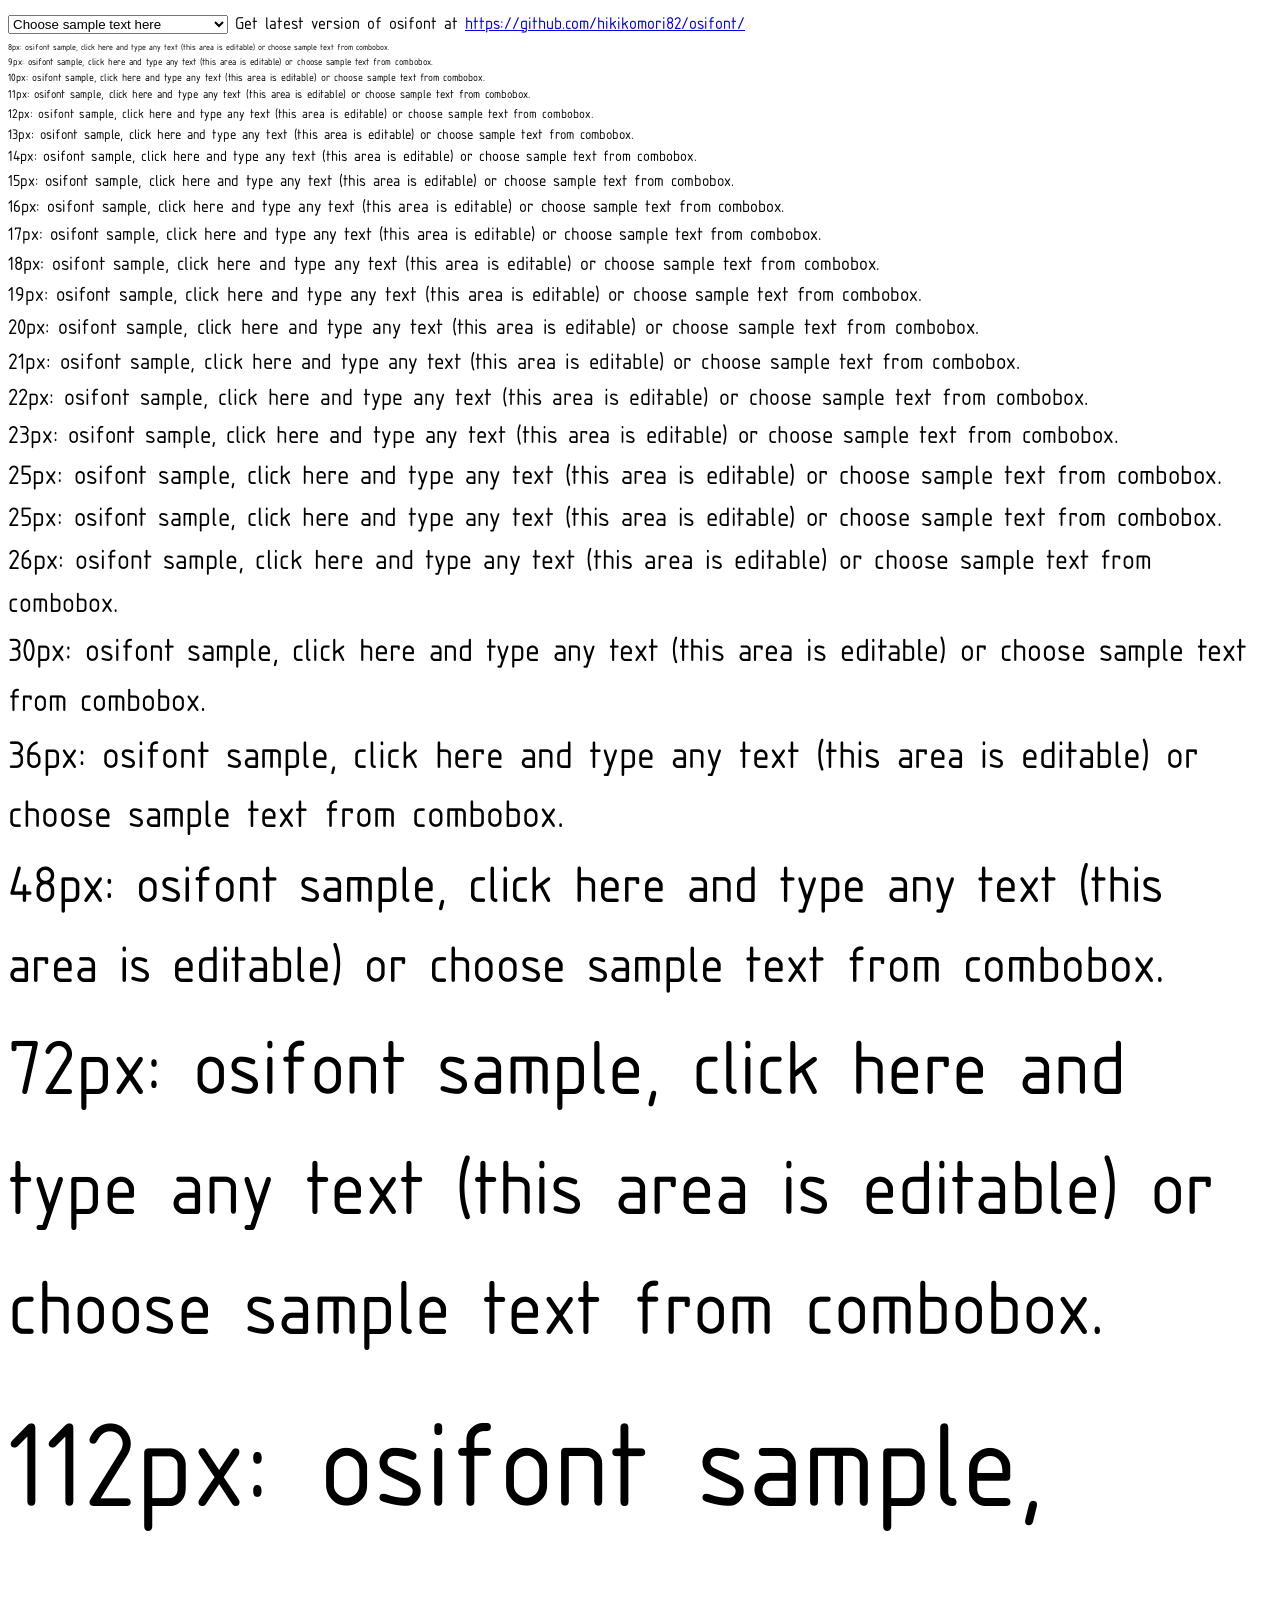
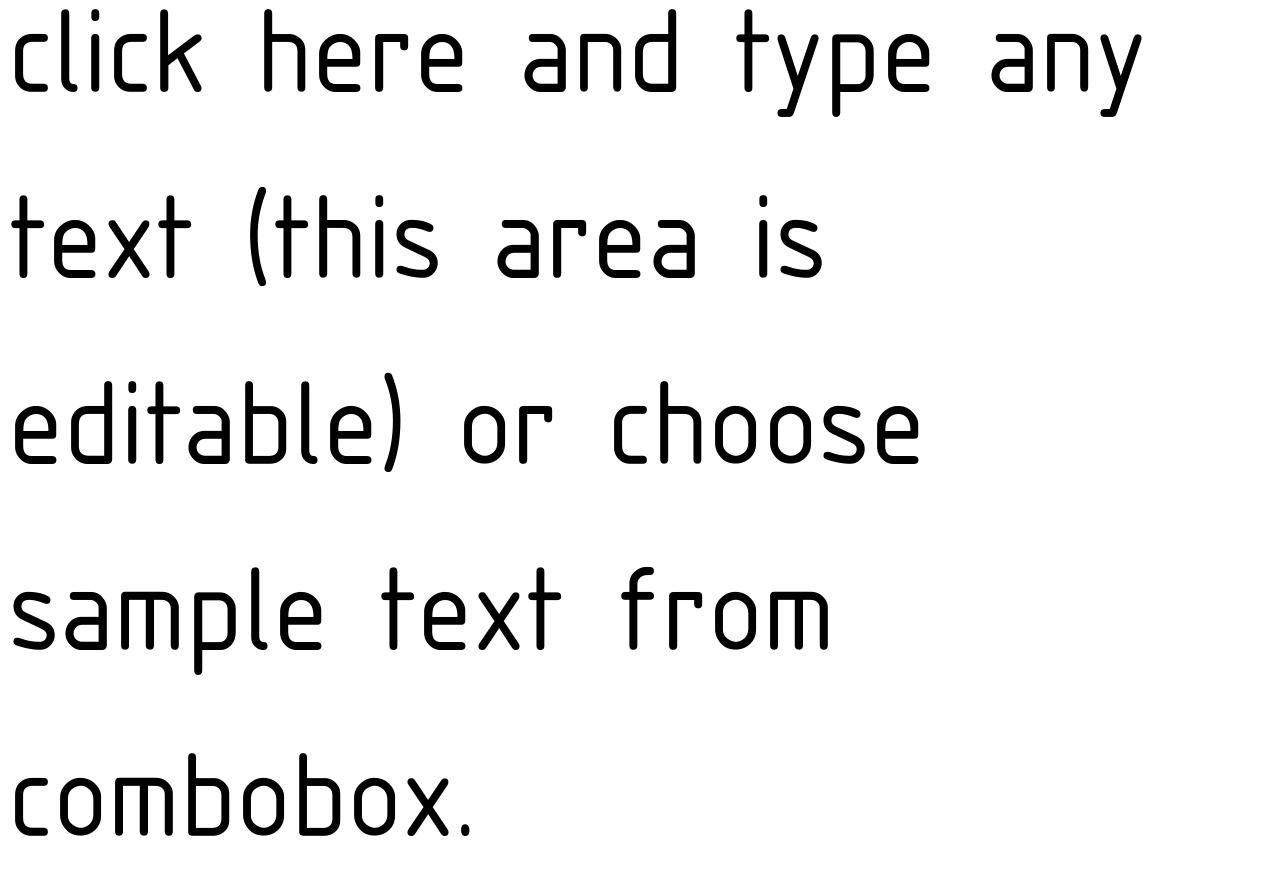
==== index.html @ 5ee833c3 "Updated git pages with new version of osifont" ====
<html>
  <head>
    <title>osifont sample page</title>
    <meta http-equiv="Content-Type" content="text/html; charset=utf-8" />
    <style>  
      @font-face {  
        font-family: osifont;
        src: url('osifont.ttf') format('truetype');  
      }
      body {
        font-family: osifont, comic-sans;
        -moz-font-feature-settings: "liga", "dlig";
        -ms-font-feature-settings: "liga", "dlig";
        -o-font-feature-settings: "liga", "dlig";
        -webkit-font-feature-settings: "liga", "dlig";
        font-feature-settings: "liga", "dlig";
      }
    </style>
  </head>
  <script type="text/javascript">
  //<![CDATA[
  function updatePreview(aText) {
    var preview = document.getElementById('preview'),
        i, 
        d,
        size = [8, 9, 10, 11, 12, 13, 14, 15, 16, 17, 18, 19, 20, 21, 22, 23, 25, 25, 26, 30, 36, 48, 72, 112];
    document.location.hash = '#' + encodeURIComponent(aText);
    preview.contentEditable = true;
    preview.innerHTML = '';
    for (i = 0; i < size.length; i++) {
        d = document.createElement('div');
        d.innerHTML = size[i] + 'px: ' + aText;
        d.style.fontSize = size[i] + 'px';
        preview.appendChild(d);
    }
  }

  function onLoad() {
    if (document.location.hash) {
        updatePreview(decodeURIComponent(document.location.hash.substr(1)));
    } else {
        updatePreview('osifont sample, click here and type any text (this area is editable) or choose sample text from combobox.');
    }
  }
  //]]>
  </script>
  <body onload="onLoad()">

    <noscript>
    This page is best viewed with JavaScript enabled.
    </noscript>

    <nav>
        <select onchange="updatePreview(this.value)">
            <option value="">Choose sample text here</option>
            <option value="Latin - ABCDEFGHIJKLMNOPQRSTUVWXYZ abcdefghijklmnopqrstuvwxyz 0123456789">Latin glyphs</option>
            <option value="Special - ()+-×÷*=≠[]{}!?&amp;&quot;'#$/:;\&lt;&gt;@~|%‰°±≤≥∞= 2m² 3m³ ··⋅ –— ¹⁰⁴⁵⁶⁷⁸⁹⁺⁻⁼⁽⁾ ≠≈≡½¼¾№¶">Special glyphs</option>
            <option value="CAD symbols - ℄↔↗↧∠⌀⌒⌓⌖⌭⌯⌰⌳⌲⌴⌵⍵⏊⏤⏥ⒺⒻⓁⓂⓅⓈⓉⓊ□○◎⫽">CAD symbols</option>
            <option value="Kerning is [Ȩȩ], ligatures are [Ȼȼ] (on=working, no=not working).">Kerning and ligatures test</option>
            <optgroup label="Fully supported languages (32)">
                <option value="Afrikaans - Sê ek moet sy zebra en xilofoon in bring, want môre gaan dit reën (ÁáÉéÈèÊêËëÍíÎîÏÓóÔôÚúÛûÝý)">Afrikaans</option>
                <option value="Albanian - Veçori tipologjike të shqipes së sotme standarde (ÇçËë)">Albanian</option>
                <option value="Azerbaijani - AaBbCcÇçDdEeƏəFfGgĞğHhXxIıİiJjKkQqLlMmNnOoÖöPpRrSsŞşTtUuÜüVvYyYAyaYEyeEeYOyoYUyuZz (ƏəƢƣЬьƵƶӘI̡ı̡ƟɵЗзЈАјаN̡n̡)">Azerbaijani</option>
                <option value="Belorussian - Я магу есці шкло, яно мне не шкодзіць (АаБбВвГгДдЕеЁёЖжЗзІіЙйКкЛлМмНнОоПпРрСсТтУуЎўФфХхЦцЧчШшЫыЬьЭэЮюЯя’)">Belorussian</option>
                <option value="Bosnian - Moja lebdjelica je puna jegulja (ĆćČčĐđŠšŽžÁáÝýİıŞş)">Bosnian</option>
                <option value="Bulgarian - За миг бях в чужд плюшен скърцащ фотьойл (АаБбВвГгДдЕеЖжЗзИиЙйКкЛлМмНнОоПпРрСсТтУуФфХхЦцЧчШшЩщЪъЬьЮюЯя)">Bulgarian</option>
                <option value="Catalan - Jove xef, porti whisky amb quinze glaçons d'hidrogen, coi! (ÇçÜüÏïÉéÍíÓóÚúÀàÈèÒò)">Catalan</option>
                <option value="Croatian - Gojazni đačić s biciklom drži hmelj i finu vatu u džepu nošnje. (ČčĆćĐđŠšŽž)">Croatian</option>
                <option value="Czech - Žluťoučký kůň si úpěl své ódy (ÁáČčĎďÉéĚěÍíŇňÓóŘřŠšŤťÚúŮůÝýŽž)">Czech</option>
                <option value="Danish - Høj bly gom vandt fræk sexquiz på wc (ÆæØøÅå)">Danish</option>
                <option value="Dutch - Pa's wijze lynx bezag vroom het fikse aquaduct (latin)">Dutch</option>
                <option value="English - Quick brown fox jumps over the lazdy dog for one £ and two ¢ (latin)">English</option>
                <option value="Estonian - See väike mölder jõuab rongile hüpata (ÄäÖöÜüÕõŠšŽž)">Estonian</option>
                <option value="Finnish - Törkylempijävongahdus (ÅåÄäÖö)">Finnish</option>
                <option value="French - Voyez le brick géant que j'examine près du wharf (ÀàÂâÇçÉéÈèÊêËëÎîÏïÔôÛûÙùÜüŸÿÑñŒœ)">French</option>
                <option value="German - Falsches Üben von Xylophonmusik quält jeden größeren Zwerg (ÜüÄäÖöß)">German</option>
                <option value="Hungarian - Egy hűtlen vejét fülöncsípő, dühös mexikói úr Wesselényinél mázol Quitóban (ÁáÉéÍíÓóÖöŐőÚúÜüŰű)">Hungarian</option>
                <option value="Icelandic - Svo hölt, yxna kýr þegði jú um dóp í fé á bæ (ÁáÐðÉéÍíÓóÚúÝýÞþÆæÖö)">Icelandic</option>
                <option value="Irish - Ċuaiġ bé ṁórsháċ le dlúṫspád fíorḟinn trí hata mo ḋea-ṗorcáin ḃig (ḂḃĊċḊḋḞḟĠġṀṁṖṗṠṡṪṫ)">Irish</option>
                <option value="Italian - Ma la volpe, col suo balzo, ha raggiunto il quieto Fido (latin)">Italian</option>
                <option value="Kazakh - Менің әуе негіз кемесi жыланбалықпен толтырылған (АаӘәБбВвГгҒғДдЕеЁёЖжЗзИиЙйКкҚқЛлМмНнҢңОоӨөПпРрСсТтУуҰұҮүФфХхҺһЦцЧчШшЩщЪъЫыІіЬьЭэЮюЯя)">Kazakh</option>
                <option value="Kazakh (latin) - no pangram (ÄäĞğÏïÑñÖöÜüÇçŞşʺIıİiʹÉé)">Kazakh (latin)</option>
                <option value="Latvian - Sarkanās jūrascūciņas peld pa jūru (ĀāČčĒēĢģĪīĶķĻļŅņŠšŪūŽž)">Latvian</option>
                <option value="Lithuanian - Įlinkdama fechtuotojo špaga sublykčiojusi pragręžė apvalų arbūzą (ĄąČčĘęĖėĮįŠšŲųŪūŽž)">Lithuanian</option>
                <option value="Luxembourgian - Schwätzt dir Däitsch/Franséisch/Englesch? (ÉéÄäËë)">Luxembourgian</option>
                <option value="Macedonian - Ѕидарски пејзаж: шугав билмез со чудење џвака ќофте и кељ на туѓ цех (АаБбВвГгДдЃѓЕеЖжЗзЅѕИиЈјКкЛлЉљМмНнЊњОоПпРрСсТтЌќУуФфХхЦцЧчЏџШшЀѐЍѝ)">Macedonian</option>
                <option value="Maltese - Jekk jogħġbok ibgħat lili xi pangram (ĊċĠġĦħŻż)">Maltese</option>
                <option value="Moldovan - Muzicologă în bej, vând whisky și tequila, preț fix (AaĂăÂâBbCcDdEeFfGgHhIiÎîJjKkLlMmNnOoPpQqRrSsȘșTtȚțUuVvWwXxYyZz)">Moldovan (latin)</option>
                <option value="Moldovan - no pangram (АаБбВвГгДдЕеЖжӁӂЗзИиЙйКкЛлМмНнОоПпРрСсТтУуФфХхЦцЧчШшЫыЬьЭэЮюЯя)">Moldovan (cyrillic)</option>
                <option value="Norwegian - En god stil må først og fremst være klar. Den må være passende. (ÆæØøÅå)">Norwegian</option>
                <option value="Polish - Pójdźże, kiń tę chmurność w głąb flaszy! (ĄąĆćĘęŁłŃńÓóŚśŹźŻż)">Polish</option>
                <option value="Portuguese- Luís argüia à Júlia que «brações, zângão» eram do português (ÁáÂâÃãÀàÉéÊêÍíÓóÔôÕõÚúÜü«»)">Portuguese</option>
                <option value="Romanian - Muzicologă în bej, vând whisky și tequila, preț fix (ĂăÂâÎîŞşȘșŢţȚț)">Romanian</option>
                <option value="Russian - no pangram (БВГДЕЖИЙКЛМНОПРСТУФХЦЧШЩЪЫЬЭЮЯбвгдежийклмнопрстуфхцчшщъыэюяё)">Russian</option>
                <option value="Slovak - Kŕdeľ ďatľov učí koňa žrať kôru (ÁáÄäČčĎďÉéÍíĽľĹĺŇňÓóÔôŔŕŠšŤťÚúÝýŽž)">Slovak</option>
                <option value="Slovene - Šerif bo za vajo spet kuhal domače žgance (ČčŠšŽž,ĆćĐđÖöÒòÓóÜü)">Slovene</option>
                <option value="Spanish - Whisky bueno: ¡excitad mi frágil pequeña vejez! (ÁáÉéÍíÓóÚúÑñÜü¡¿)">Spanish</option>
                <option value="Swedish - Flygande bäckasiner söka hwila på mjuka tuvor (ÅåÄäÖöÀà)">Swedish</option>
                <option value="Turkish - Pijamalı hasta, yağız şoföre çabucak güvendi (ÇçĞğIıİiÖöŞşÜü)">Turkish</option>
                <option value="Ukrainian - Я можу їсти скло, і воно мені не зашкодить (АаБбВвГгҐґДдЕеЄєЖжЗзИиІіЇїЙйКкЛлМмНнОоПпРрСсТтУуФфХхЦцЧчШшЩщЬьЮюЯя)">Ukrainian</option>
                <option value="Vietnamese - ẠạẢảẤấẦầẨẩẪẫẬậẮắẰằẲẳẴẵẶặẸẹẺẻẼẽẾếỀềỂểỄễỆệỈỉĨĩỊịỌọỎỏỐốỒồỔổỖỗỘộỚớỜờỞởỠỡỢợŨũƠơƯưỤụỦủỨứỪừỬửỮữỰựỲỳỴỵỶỷỸỹ">Vietnamese</option>
            </optgroup>
            <optgroup label="Languages with romanization support (6)">
                <option value="Chinese (hanyu pinyin) - Tiāndì xuánhuáng, yǔzhòu hónghuāng (āáǎàĀÁǍÀēéěèĒÉĚÈīíǐìĪÍǏÌōóǒòŌÓǑÒūúǔùŪÚǓÙüǖǘǚǜÜǕǗǙǛ)">Chinese (hanyu pinyin)</option>
                <option value="Armenian (romanization) - ÇÊËÒÔçêëòôĊċČčĒēĚěĠġŁłŠšŽžƏǰəʿ̣̄̇̌̔ṖṗṘṙṚṛṪṫ’‛(rʿr̄ṙřr̔ṛr)">Armenian (romanization)</option>
                <option value="Georgian (romanization) - no pangram (ŽžḠḡĞğŠšŞşČčÇç)">Georgian (romanization)</option>
                <option value="Belarus (romanization) - no pangram (ĆćČčŹźŽžŁłŃńŚśŠšŬŭ)">Belarus (romanization)</option>
                <option value="Japanese (macron, circumflex) - no pangram (āēīōūĀĒĪŌŪâêîôûÂÊÎÔÛ)">Japanese (macron, circumflex)</option>
            </optgroup>
            <optgroup label="Languages with partial support">
                <option value="Greek basic - (αβγδεζηθικλμνξοπρςστυφχψωϑΑΒΓΔΕΖΗΘΙΚΛΜΝΞΟΠΡΣΤΥΦΧΨΩ)">Greek (basic)</option>
                <option value="Greek complete - (ͰͱͲͳʹ͵Ͷͷͺͻͼͽ΄΅Ά·ΈΉΊΌΎΏΐΑΒΓΔΕΖΗΘΙΚΛΜΝΞΟΠΡΣΤΥΦΧΨΩΪΫάέήίΰαβγδεζηθικλμνξοπρςστυφχψωϊϋόύώϏϐϑϒϓϔϕϖϗϘϙϚϛϜϝϞϟϠϡϢϣϤϥϦϧϨϩϪϫϬϭϮϯϰϱϲϳϴϵ϶ϷϸϹϺϻϼϽϾϿABCDEFἀἁἂἃἄἅἆἇἈἉἊἋἌἍἎἏἐἑἒἓἔἕἘἙἚἛἜἝἠἡἢἣἤἥἦἧἨἩἪἫἬἭἮἯἰἱἲἳἴἵἶἷἸἹἺἻἼἽἾἿὀὁὂὃὄὅὈὉὊὋὌὍὐὑὒὓὔὕὖὗὙὛὝὟὠὡὢὣὤὥὦὧὨὩὪὫὬὭὮὯὰάὲέὴήὶίὸόὺύὼώᾀᾁᾂᾃᾄᾅᾆᾇᾈᾉᾊᾋᾌᾍᾎᾏᾐᾑᾒᾓᾔᾕᾖᾗᾘᾙᾚᾛᾜᾝᾞᾟᾠᾡᾢᾣᾤᾥᾦᾧᾨᾩᾪᾫᾬᾭᾮᾯᾰᾱᾲᾳᾴᾶᾷᾸᾹᾺΆᾼ᾽ι᾿῀῁ῂῃῄῆῇῈΈῊΉῌ῍῎῏ῐῑῒΐῖῗῘῙῚΊ῝῞῟ῠῡῢΰῤῥῦῧῨῩῪΎῬ῭΅`ῲῳῴῶῷῸΌῺΏῼ´῾)">Greek (complete)</option>
                <option value="Greek missing - (ͰͱͲͳʹ͵Ͷͷͺͻͼͽ·ϏϐϒϓϔϕϖϗϘϙϚϛϜϝϞϟϠϡϢϣϤϥϦϧϨϩϪϫϬϭϮϯϰϱϲϳϴϵ϶ϷϸϹϺϻϼϽϾϿἀἁἂἃἄἅἆἇἈἉἊἋἌἍἎἏἐἑἒἓἔἕἘἙἚἛἜἝἠἡἢἣἤἥἦἧἨἩἪἫἬἭἮἯἰἱἲἳἴἵἶἷἸἹἺἻἼἽἾἿὀὁὂὃὄὅὈὉὊὋὌὍὐὑὒὓὔὕὖὗὙὛὝὟὠὡὢὣὤὥὦὧὨὩὪὫὬὭὮὯὰάὲέὴήὶίὸόὺύὼώᾀᾁᾂᾃᾄᾅᾆᾇᾈᾉᾊᾋᾌᾍᾎᾏᾐᾑᾒᾓᾔᾕᾖᾗᾘᾙᾚᾛᾜᾝᾞᾟᾠᾡᾢᾣᾤᾥᾦᾧᾨᾩᾪᾫᾬᾭᾮᾯᾰᾱᾲᾳᾴᾶᾷᾸᾹᾺΆᾼ᾽ι᾿῀῁ῂῃῄῆῇῈΈῊΉῌ῍῎῏ῐῑῒΐῖῗῘῙῚΊ῝῞῟ῠῡῢΰῤῥῦῧῨῩῪΎῬ῭΅`ῲῳῴῶῷῸΌῺΏῼ´῾)">Greek (missing)</option>
                <option value="Japanese - (いえしすてどなにのまるをアイエサシジスズタテヌプペムルー世业严事产以任伯何作使保信全公内准処分利制加効包博及发号司合告品図图型場处复外实密对工布序式态息態成所承括改放效文料施无日更書有期权材标校格档検業極権止無版物特状理産用由申留番的目码社禁秘类系総編统编罗置者行表製複規言記認語請语请財質责辑適部門関门附限集面頒页)">Japanese/Chinese</option>
                <option value="Georgian - მინას ვჭამ და არა მტკივა (აბგდევზჱთიკლმნჲოპჟრსტჳუფქღყშჩცძწჭხჴჯჰჵჶჷჸ)">Georgian</option>
                <option value="Montenegrin - Možte li mi preporučiti neki dobar hotel? (ABCDEFGHIJKLMNOPRSTUVZabcdefghijklmnoprstuvzĆćČčĐđŚśŠšŹźŽž)">Montenegrin (latin)</option>
                <option value="Montenegrin - no pangram (ЂЈЉЊЋЏАБВГДЕЖЗИКЛМНОПРСТУФХЦЧШабвгдежзиклмнопрстуфхцчшђјљњћџ)">Montenegrin (cyrillic)</option>
                <option value="Serbian - Ја могу да једем стакло (АаБбВвГгДдЂђЕеЖжЗзИиЈјКкЛлЉљМмНнЊњОоПпРрСсТтЋћУуФфХхЦцЧчЏџШш)">Serbian</option>
                <option value="Esperanto - Eĥoŝanĝo ĉiuĵaŭde (ĈĉĜĝĤĥĴĵŜŝŬŭ)">Esperanto</option>
            </optgroup>
        </select>
        Get latest version of osifont at <a href="https://github.com/hikikomori82/osifont">https://github.com/hikikomori82/osifont/</a>
    </nav>

    <div id="preview" spellcheck="false" style="width: 100%; height: 100%; border: 0px solid red; float: left; margin-top: 4px;">
    </div>

  </body>
</html>
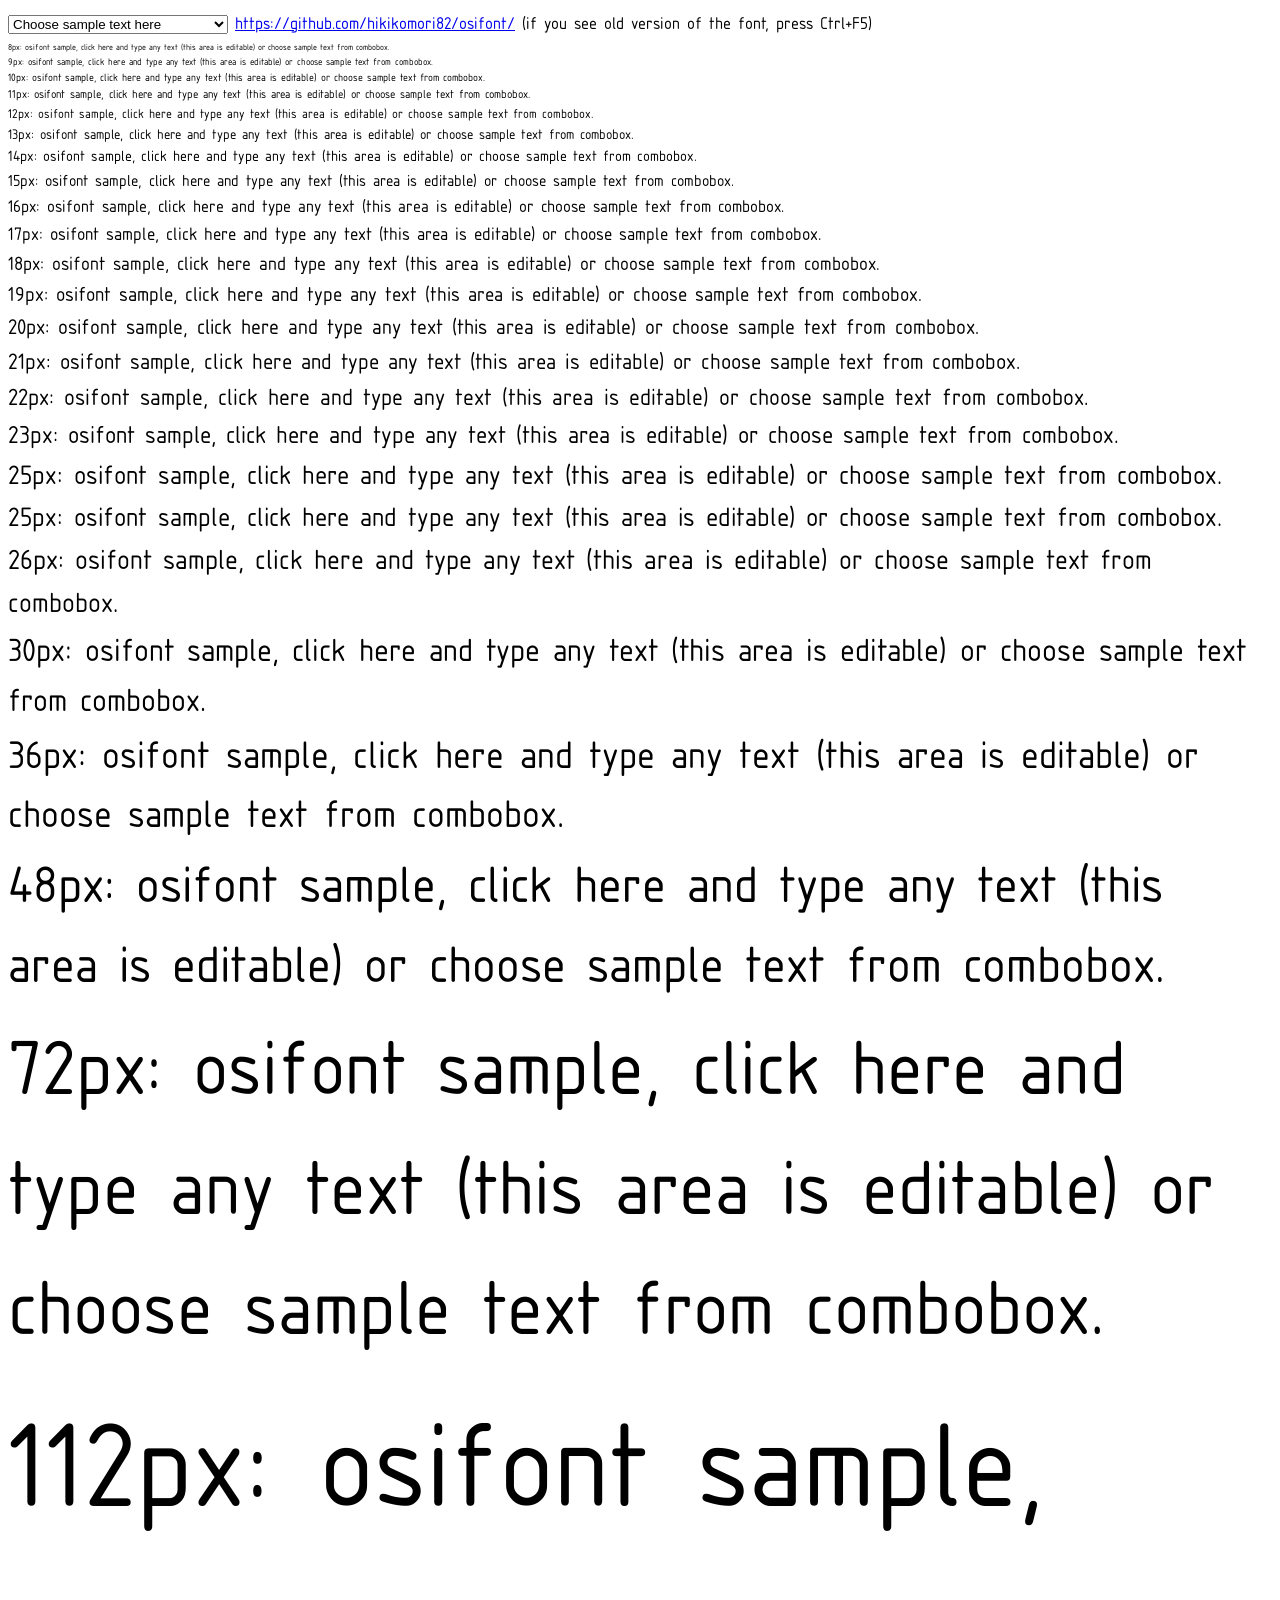
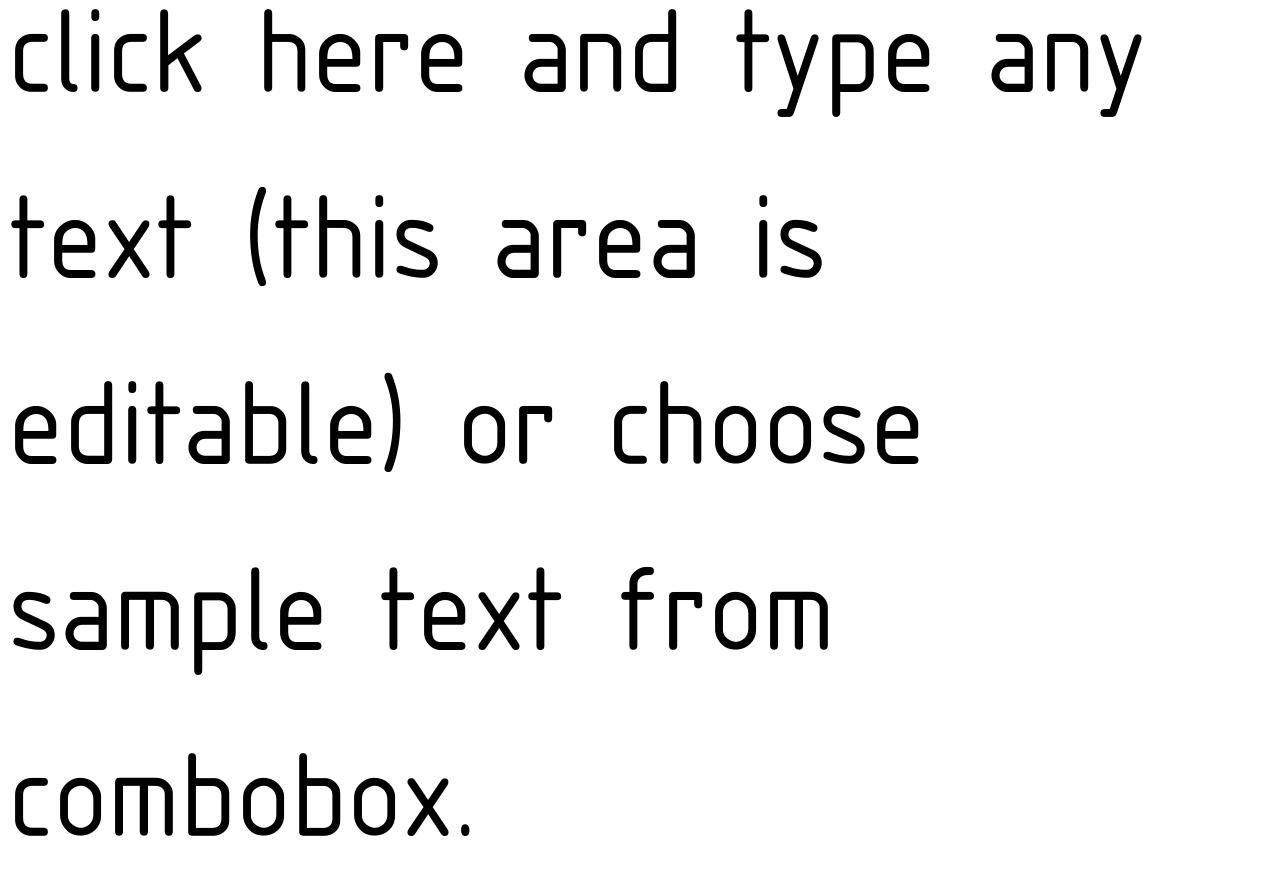
==== commit 5a122980: "Updated git pages with new version of osifont" ====
--- a/index.html
+++ b/index.html
@@ -57,7 +57,7 @@
             <option value="Special - ()+-×÷*=≠[]{}!?&amp;&quot;'#$/:;\&lt;&gt;@~|%‰°±≤≥∞= 2m² 3m³ ··⋅ –— ¹⁰⁴⁵⁶⁷⁸⁹⁺⁻⁼⁽⁾ ≠≈≡½¼¾№¶">Special glyphs</option>
             <option value="CAD symbols - ℄↔↗↧∠⌀⌒⌓⌖⌭⌯⌰⌳⌲⌴⌵⍵⏊⏤⏥ⒺⒻⓁⓂⓅⓈⓉⓊ□○◎⫽">CAD symbols</option>
             <option value="Kerning is [Ȩȩ], ligatures are [Ȼȼ] (on=working, no=not working).">Kerning and ligatures test</option>
-            <optgroup label="Fully supported languages (32)">
+            <optgroup label="Fully supported languages (38)">
                 <option value="Afrikaans - Sê ek moet sy zebra en xilofoon in bring, want môre gaan dit reën (ÁáÉéÈèÊêËëÍíÎîÏÓóÔôÚúÛûÝý)">Afrikaans</option>
                 <option value="Albanian - Veçori tipologjike të shqipes së sotme standarde (ÇçËë)">Albanian</option>
                 <option value="Azerbaijani - AaBbCcÇçDdEeƏəFfGgĞğHhXxIıİiJjKkQqLlMmNnOoÖöPpRrSsŞşTtUuÜüVvYyYAyaYEyeEeYOyoYUyuZz (ƏəƢƣЬьƵƶӘI̡ı̡ƟɵЗзЈАјаN̡n̡)">Azerbaijani</option>
@@ -119,7 +119,7 @@
                 <option value="Esperanto - Eĥoŝanĝo ĉiuĵaŭde (ĈĉĜĝĤĥĴĵŜŝŬŭ)">Esperanto</option>
             </optgroup>
         </select>
-        Get latest version of osifont at <a href="https://github.com/hikikomori82/osifont">https://github.com/hikikomori82/osifont/</a>
+        <a href="https://github.com/hikikomori82/osifont">https://github.com/hikikomori82/osifont/</a> (if you see old version of the font, press Ctrl+F5)
     </nav>
 
     <div id="preview" spellcheck="false" style="width: 100%; height: 100%; border: 0px solid red; float: left; margin-top: 4px;">
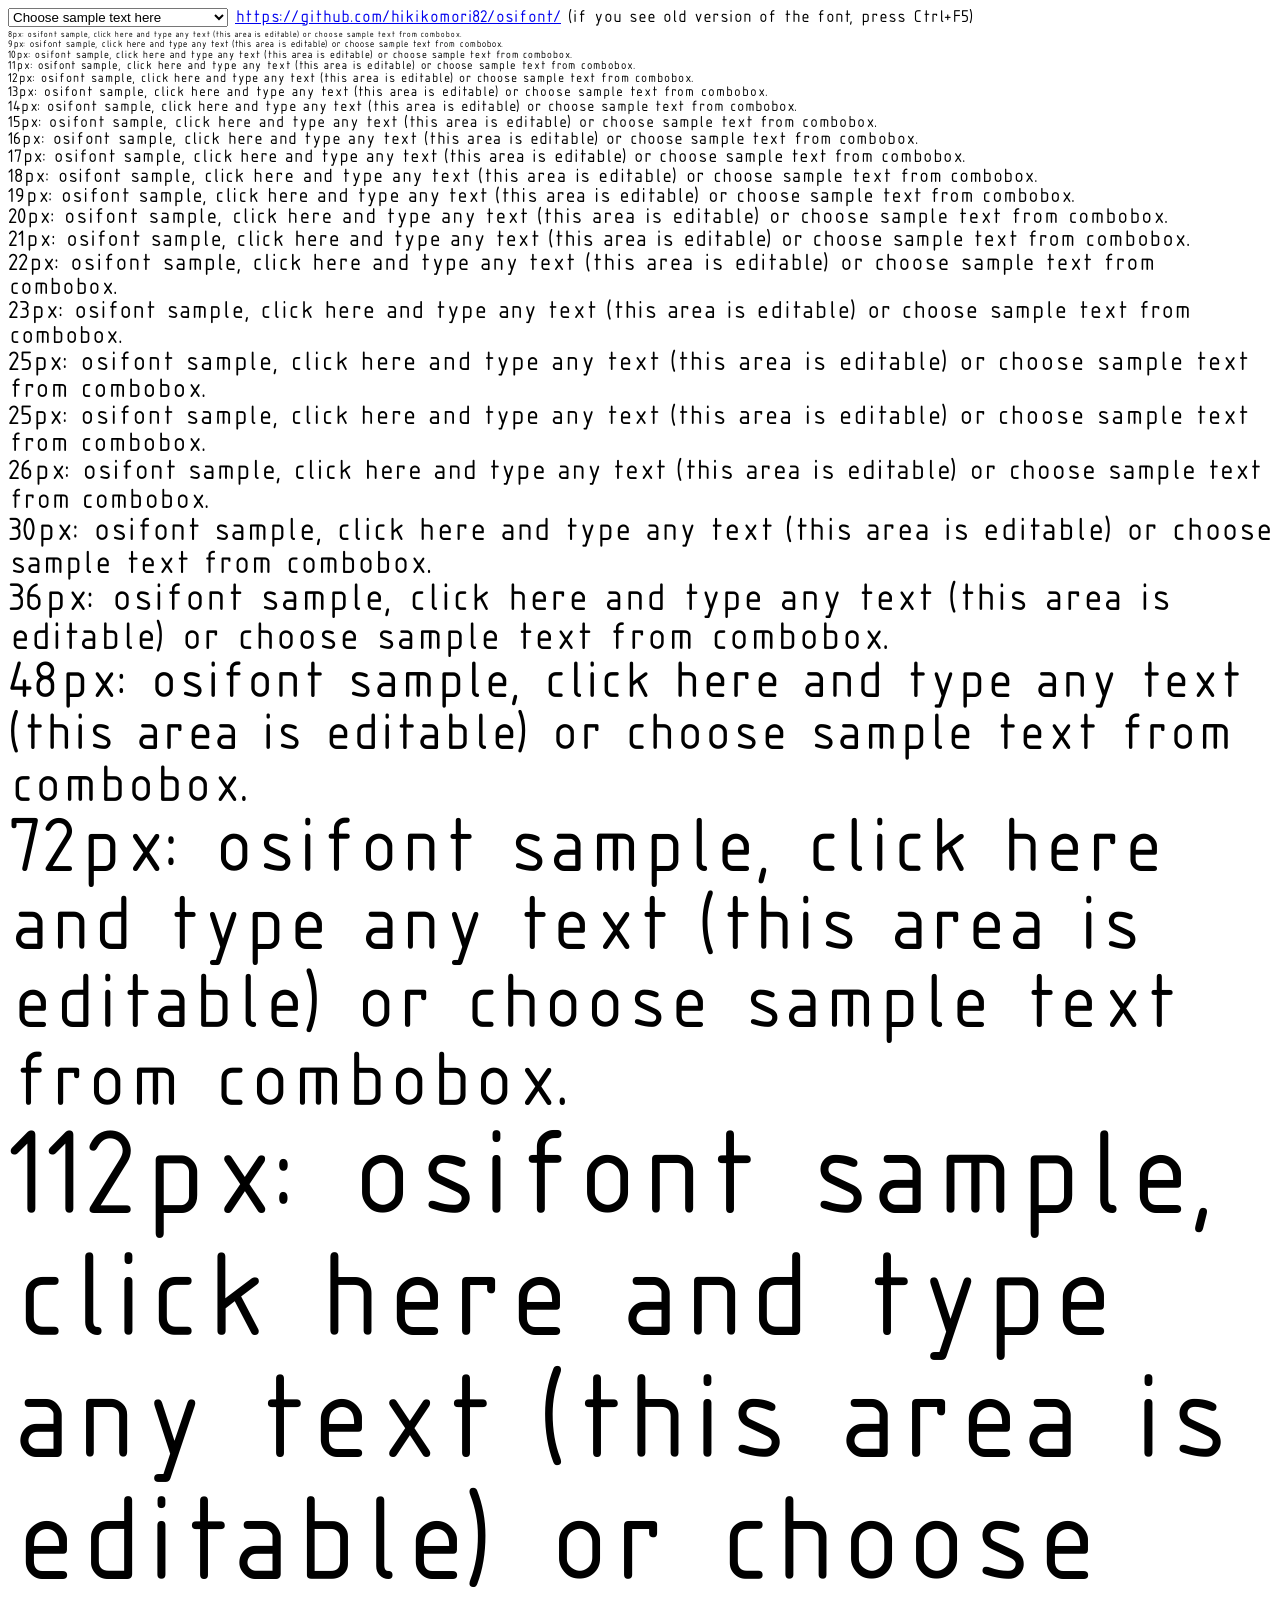
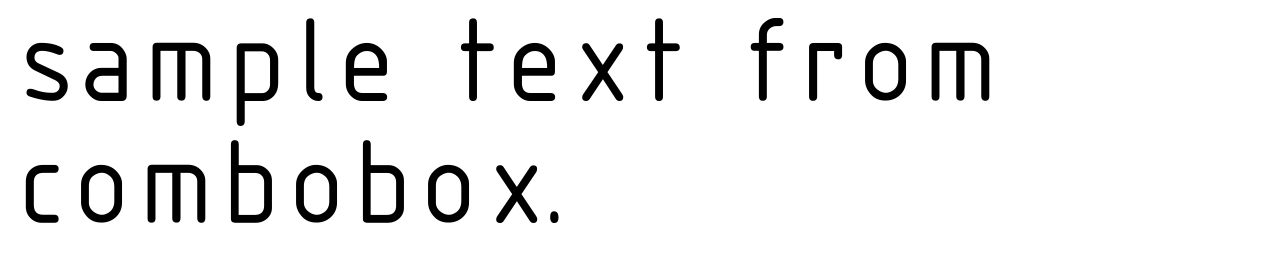
==== commit 74b34d44: "Update osifont demo" ====
--- a/index.html
+++ b/index.html
@@ -53,15 +53,15 @@
     <nav>
         <select onchange="updatePreview(this.value)">
             <option value="">Choose sample text here</option>
-            <option value="Latin - ABCDEFGHIJKLMNOPQRSTUVWXYZ abcdefghijklmnopqrstuvwxyz 0123456789">Latin glyphs</option>
+            <option value="Latin - ABCDEFGHIJKLMNOPQRSTUVWXYZ abcdefghijklmnopqrstuvwxyz 0123456789 E-F-C-D-L-T-Y-Z-c-r-">Latin glyphs</option>
             <option value="Special - ()+-×÷*=≠[]{}!?&amp;&quot;'#$/:;\&lt;&gt;@~|%‰°±≤≥∞= 2m² 3m³ ··⋅ –— ¹⁰⁴⁵⁶⁷⁸⁹⁺⁻⁼⁽⁾ ≠≈≡½¼¾№¶">Special glyphs</option>
             <option value="CAD symbols - ℄↔↗↧∠⌀⌒⌓⌖⌭⌯⌰⌳⌲⌴⌵⍵⏊⏤⏥ⒺⒻⓁⓂⓅⓈⓉⓊ□○◎⫽">CAD symbols</option>
             <option value="Kerning is [Ȩȩ], ligatures are [Ȼȼ] (on=working, no=not working).">Kerning and ligatures test</option>
-            <optgroup label="Fully supported languages (38)">
+            <optgroup label="Fully supported languages (40)">
                 <option value="Afrikaans - Sê ek moet sy zebra en xilofoon in bring, want môre gaan dit reën (ÁáÉéÈèÊêËëÍíÎîÏÓóÔôÚúÛûÝý)">Afrikaans</option>
                 <option value="Albanian - Veçori tipologjike të shqipes së sotme standarde (ÇçËë)">Albanian</option>
                 <option value="Azerbaijani - AaBbCcÇçDdEeƏəFfGgĞğHhXxIıİiJjKkQqLlMmNnOoÖöPpRrSsŞşTtUuÜüVvYyYAyaYEyeEeYOyoYUyuZz (ƏəƢƣЬьƵƶӘI̡ı̡ƟɵЗзЈАјаN̡n̡)">Azerbaijani</option>
-                <option value="Belorussian - Я магу есці шкло, яно мне не шкодзіць (АаБбВвГгДдЕеЁёЖжЗзІіЙйКкЛлМмНнОоПпРрСсТтУуЎўФфХхЦцЧчШшЫыЬьЭэЮюЯя’)">Belorussian</option>
+                <!-- option value="Belarusian - Я магу есці шкло, яно мне не шкодзіць (АаБбВвГгДдЕеЁёЖжЗзІіЙйКкЛлМмНнОоПпРрСсТтУуЎўФфХхЦцЧчШшЫыЬьЭэЮюЯя’)">Belarusian</option -->
                 <option value="Bosnian - Moja lebdjelica je puna jegulja (ĆćČčĐđŠšŽžÁáÝýİıŞş)">Bosnian</option>
                 <option value="Bulgarian - За миг бях в чужд плюшен скърцащ фотьойл (АаБбВвГгДдЕеЖжЗзИиЙйКкЛлМмНнОоПпРрСсТтУуФфХхЦцЧчШшЩщЪъЬьЮюЯя)">Bulgarian</option>
                 <option value="Catalan - Jove xef, porti whisky amb quinze glaçons d'hidrogen, coi! (ÇçÜüÏïÉéÍíÓóÚúÀàÈèÒò)">Catalan</option>
@@ -85,13 +85,17 @@
                 <option value="Luxembourgian - Schwätzt dir Däitsch/Franséisch/Englesch? (ÉéÄäËë)">Luxembourgian</option>
                 <option value="Macedonian - Ѕидарски пејзаж: шугав билмез со чудење џвака ќофте и кељ на туѓ цех (АаБбВвГгДдЃѓЕеЖжЗзЅѕИиЈјКкЛлЉљМмНнЊњОоПпРрСсТтЌќУуФфХхЦцЧчЏџШшЀѐЍѝ)">Macedonian</option>
                 <option value="Maltese - Jekk jogħġbok ibgħat lili xi pangram (ĊċĠġĦħŻż)">Maltese</option>
+                <option value="Māori - Tēnā koutou, tēnā koutou, tēnā koutou katoa (ĀĒĪŌŪāēīōū)">Māori</option>
                 <option value="Moldovan - Muzicologă în bej, vând whisky și tequila, preț fix (AaĂăÂâBbCcDdEeFfGgHhIiÎîJjKkLlMmNnOoPpQqRrSsȘșTtȚțUuVvWwXxYyZz)">Moldovan (latin)</option>
                 <option value="Moldovan - no pangram (АаБбВвГгДдЕеЖжӁӂЗзИиЙйКкЛлМмНнОоПпРрСсТтУуФфХхЦцЧчШшЫыЬьЭэЮюЯя)">Moldovan (cyrillic)</option>
+                <option value="Montenegrin (latin) - Možte li mi preporučiti neki dobar hotel? (ABCDEFGHIJKLMNOPRSTUVZabcdefghijklmnoprstuvzĆćČčĐđŚśŠšŹźŽž)">Montenegrin (latin)</option>
+                <option value="Montenegrin (cyrillic) - no pangram (ЂЈЉЊЋЏАБВГДЕЖЗИКЛМНОПРСТУФХЦЧШабвгдежзиклмнопрстуфхцчшђјљњћџ)">Montenegrin (cyrillic)</option>
                 <option value="Norwegian - En god stil må først og fremst være klar. Den må være passende. (ÆæØøÅå)">Norwegian</option>
                 <option value="Polish - Pójdźże, kiń tę chmurność w głąb flaszy! (ĄąĆćĘęŁłŃńÓóŚśŹźŻż)">Polish</option>
                 <option value="Portuguese- Luís argüia à Júlia que «brações, zângão» eram do português (ÁáÂâÃãÀàÉéÊêÍíÓóÔôÕõÚúÜü«»)">Portuguese</option>
                 <option value="Romanian - Muzicologă în bej, vând whisky și tequila, preț fix (ĂăÂâÎîŞşȘșŢţȚț)">Romanian</option>
                 <option value="Russian - no pangram (БВГДЕЖИЙКЛМНОПРСТУФХЦЧШЩЪЫЬЭЮЯбвгдежийклмнопрстуфхцчшщъыэюяё)">Russian</option>
+                <option value="Serbian - Ја могу да једем стакло (АаБбВвГгДдЂђЕеЖжЗзИиЈјКкЛлЉљМмНнЊњОоПпРрСсТтЋћУуФфХхЦцЧчЏџШш)">Serbian</option>
                 <option value="Slovak - Kŕdeľ ďatľov učí koňa žrať kôru (ÁáÄäČčĎďÉéÍíĽľĹĺŇňÓóÔôŔŕŠšŤťÚúÝýŽž)">Slovak</option>
                 <option value="Slovene - Šerif bo za vajo spet kuhal domače žgance (ČčŠšŽž,ĆćĐđÖöÒòÓóÜü)">Slovene</option>
                 <option value="Spanish - Whisky bueno: ¡excitad mi frágil pequeña vejez! (ÁáÉéÍíÓóÚúÑñÜü¡¿)">Spanish</option>
@@ -100,7 +104,7 @@
                 <option value="Ukrainian - Я можу їсти скло, і воно мені не зашкодить (АаБбВвГгҐґДдЕеЄєЖжЗзИиІіЇїЙйКкЛлМмНнОоПпРрСсТтУуФфХхЦцЧчШшЩщЬьЮюЯя)">Ukrainian</option>
                 <option value="Vietnamese - ẠạẢảẤấẦầẨẩẪẫẬậẮắẰằẲẳẴẵẶặẸẹẺẻẼẽẾếỀềỂểỄễỆệỈỉĨĩỊịỌọỎỏỐốỒồỔổỖỗỘộỚớỜờỞởỠỡỢợŨũƠơƯưỤụỦủỨứỪừỬửỮữỰựỲỳỴỵỶỷỸỹ">Vietnamese</option>
             </optgroup>
-            <optgroup label="Languages with romanization support (6)">
+            <optgroup label="Languages with romanization support (5)">
                 <option value="Chinese (hanyu pinyin) - Tiāndì xuánhuáng, yǔzhòu hónghuāng (āáǎàĀÁǍÀēéěèĒÉĚÈīíǐìĪÍǏÌōóǒòŌÓǑÒūúǔùŪÚǓÙüǖǘǚǜÜǕǗǙǛ)">Chinese (hanyu pinyin)</option>
                 <option value="Armenian (romanization) - ÇÊËÒÔçêëòôĊċČčĒēĚěĠġŁłŠšŽžƏǰəʿ̣̄̇̌̔ṖṗṘṙṚṛṪṫ’‛(rʿr̄ṙřr̔ṛr)">Armenian (romanization)</option>
                 <option value="Georgian (romanization) - no pangram (ŽžḠḡĞğŠšŞşČčÇç)">Georgian (romanization)</option>
@@ -109,13 +113,12 @@
             </optgroup>
             <optgroup label="Languages with partial support">
                 <option value="Greek basic - (αβγδεζηθικλμνξοπρςστυφχψωϑΑΒΓΔΕΖΗΘΙΚΛΜΝΞΟΠΡΣΤΥΦΧΨΩ)">Greek (basic)</option>
-                <option value="Greek complete - (ͰͱͲͳʹ͵Ͷͷͺͻͼͽ΄΅Ά·ΈΉΊΌΎΏΐΑΒΓΔΕΖΗΘΙΚΛΜΝΞΟΠΡΣΤΥΦΧΨΩΪΫάέήίΰαβγδεζηθικλμνξοπρςστυφχψωϊϋόύώϏϐϑϒϓϔϕϖϗϘϙϚϛϜϝϞϟϠϡϢϣϤϥϦϧϨϩϪϫϬϭϮϯϰϱϲϳϴϵ϶ϷϸϹϺϻϼϽϾϿABCDEFἀἁἂἃἄἅἆἇἈἉἊἋἌἍἎἏἐἑἒἓἔἕἘἙἚἛἜἝἠἡἢἣἤἥἦἧἨἩἪἫἬἭἮἯἰἱἲἳἴἵἶἷἸἹἺἻἼἽἾἿὀὁὂὃὄὅὈὉὊὋὌὍὐὑὒὓὔὕὖὗὙὛὝὟὠὡὢὣὤὥὦὧὨὩὪὫὬὭὮὯὰάὲέὴήὶίὸόὺύὼώᾀᾁᾂᾃᾄᾅᾆᾇᾈᾉᾊᾋᾌᾍᾎᾏᾐᾑᾒᾓᾔᾕᾖᾗᾘᾙᾚᾛᾜᾝᾞᾟᾠᾡᾢᾣᾤᾥᾦᾧᾨᾩᾪᾫᾬᾭᾮᾯᾰᾱᾲᾳᾴᾶᾷᾸᾹᾺΆᾼ᾽ι᾿῀῁ῂῃῄῆῇῈΈῊΉῌ῍῎῏ῐῑῒΐῖῗῘῙῚΊ῝῞῟ῠῡῢΰῤῥῦῧῨῩῪΎῬ῭΅`ῲῳῴῶῷῸΌῺΏῼ´῾)">Greek (complete)</option>
+                <option value="Greek all - (ͰͱͲͳʹ͵Ͷͷͺͻͼͽ΄΅Ά·ΈΉΊΌΎΏΐΑΒΓΔΕΖΗΘΙΚΛΜΝΞΟΠΡΣΤΥΦΧΨΩΪΫάέήίΰαβγδεζηθικλμνξοπρςστυφχψωϊϋόύώϏϐϑϒϓϔϕϖϗϘϙϚϛϜϝϞϟϠϡϢϣϤϥϦϧϨϩϪϫϬϭϮϯϰϱϲϳϴϵ϶ϷϸϹϺϻϼϽϾϿABCDEFἀἁἂἃἄἅἆἇἈἉἊἋἌἍἎἏἐἑἒἓἔἕἘἙἚἛἜἝἠἡἢἣἤἥἦἧἨἩἪἫἬἭἮἯἰἱἲἳἴἵἶἷἸἹἺἻἼἽἾἿὀὁὂὃὄὅὈὉὊὋὌὍὐὑὒὓὔὕὖὗὙὛὝὟὠὡὢὣὤὥὦὧὨὩὪὫὬὭὮὯὰάὲέὴήὶίὸόὺύὼώᾀᾁᾂᾃᾄᾅᾆᾇᾈᾉᾊᾋᾌᾍᾎᾏᾐᾑᾒᾓᾔᾕᾖᾗᾘᾙᾚᾛᾜᾝᾞᾟᾠᾡᾢᾣᾤᾥᾦᾧᾨᾩᾪᾫᾬᾭᾮᾯᾰᾱᾲᾳᾴᾶᾷᾸᾹᾺΆᾼ᾽ι᾿῀῁ῂῃῄῆῇῈΈῊΉῌ῍῎῏ῐῑῒΐῖῗῘῙῚΊ῝῞῟ῠῡῢΰῤῥῦῧῨῩῪΎῬ῭΅`ῲῳῴῶῷῸΌῺΏῼ´῾)">Greek (all)</option>
                 <option value="Greek missing - (ͰͱͲͳʹ͵Ͷͷͺͻͼͽ·ϏϐϒϓϔϕϖϗϘϙϚϛϜϝϞϟϠϡϢϣϤϥϦϧϨϩϪϫϬϭϮϯϰϱϲϳϴϵ϶ϷϸϹϺϻϼϽϾϿἀἁἂἃἄἅἆἇἈἉἊἋἌἍἎἏἐἑἒἓἔἕἘἙἚἛἜἝἠἡἢἣἤἥἦἧἨἩἪἫἬἭἮἯἰἱἲἳἴἵἶἷἸἹἺἻἼἽἾἿὀὁὂὃὄὅὈὉὊὋὌὍὐὑὒὓὔὕὖὗὙὛὝὟὠὡὢὣὤὥὦὧὨὩὪὫὬὭὮὯὰάὲέὴήὶίὸόὺύὼώᾀᾁᾂᾃᾄᾅᾆᾇᾈᾉᾊᾋᾌᾍᾎᾏᾐᾑᾒᾓᾔᾕᾖᾗᾘᾙᾚᾛᾜᾝᾞᾟᾠᾡᾢᾣᾤᾥᾦᾧᾨᾩᾪᾫᾬᾭᾮᾯᾰᾱᾲᾳᾴᾶᾷᾸᾹᾺΆᾼ᾽ι᾿῀῁ῂῃῄῆῇῈΈῊΉῌ῍῎῏ῐῑῒΐῖῗῘῙῚΊ῝῞῟ῠῡῢΰῤῥῦῧῨῩῪΎῬ῭΅`ῲῳῴῶῷῸΌῺΏῼ´῾)">Greek (missing)</option>
                 <option value="Japanese - (いえしすてどなにのまるをアイエサシジスズタテヌプペムルー世业严事产以任伯何作使保信全公内准処分利制加効包博及发号司合告品図图型場处复外实密对工布序式态息態成所承括改放效文料施无日更書有期权材标校格档検業極権止無版物特状理産用由申留番的目码社禁秘类系総編统编罗置者行表製複規言記認語請语请財質责辑適部門関门附限集面頒页)">Japanese/Chinese</option>
+            </optgroup>
+            <optgroup label="Languages with no support">
                 <option value="Georgian - მინას ვჭამ და არა მტკივა (აბგდევზჱთიკლმნჲოპჟრსტჳუფქღყშჩცძწჭხჴჯჰჵჶჷჸ)">Georgian</option>
-                <option value="Montenegrin - Možte li mi preporučiti neki dobar hotel? (ABCDEFGHIJKLMNOPRSTUVZabcdefghijklmnoprstuvzĆćČčĐđŚśŠšŹźŽž)">Montenegrin (latin)</option>
-                <option value="Montenegrin - no pangram (ЂЈЉЊЋЏАБВГДЕЖЗИКЛМНОПРСТУФХЦЧШабвгдежзиклмнопрстуфхцчшђјљњћџ)">Montenegrin (cyrillic)</option>
-                <option value="Serbian - Ја могу да једем стакло (АаБбВвГгДдЂђЕеЖжЗзИиЈјКкЛлЉљМмНнЊњОоПпРрСсТтЋћУуФфХхЦцЧчЏџШш)">Serbian</option>
                 <option value="Esperanto - Eĥoŝanĝo ĉiuĵaŭde (ĈĉĜĝĤĥĴĵŜŝŬŭ)">Esperanto</option>
             </optgroup>
         </select>
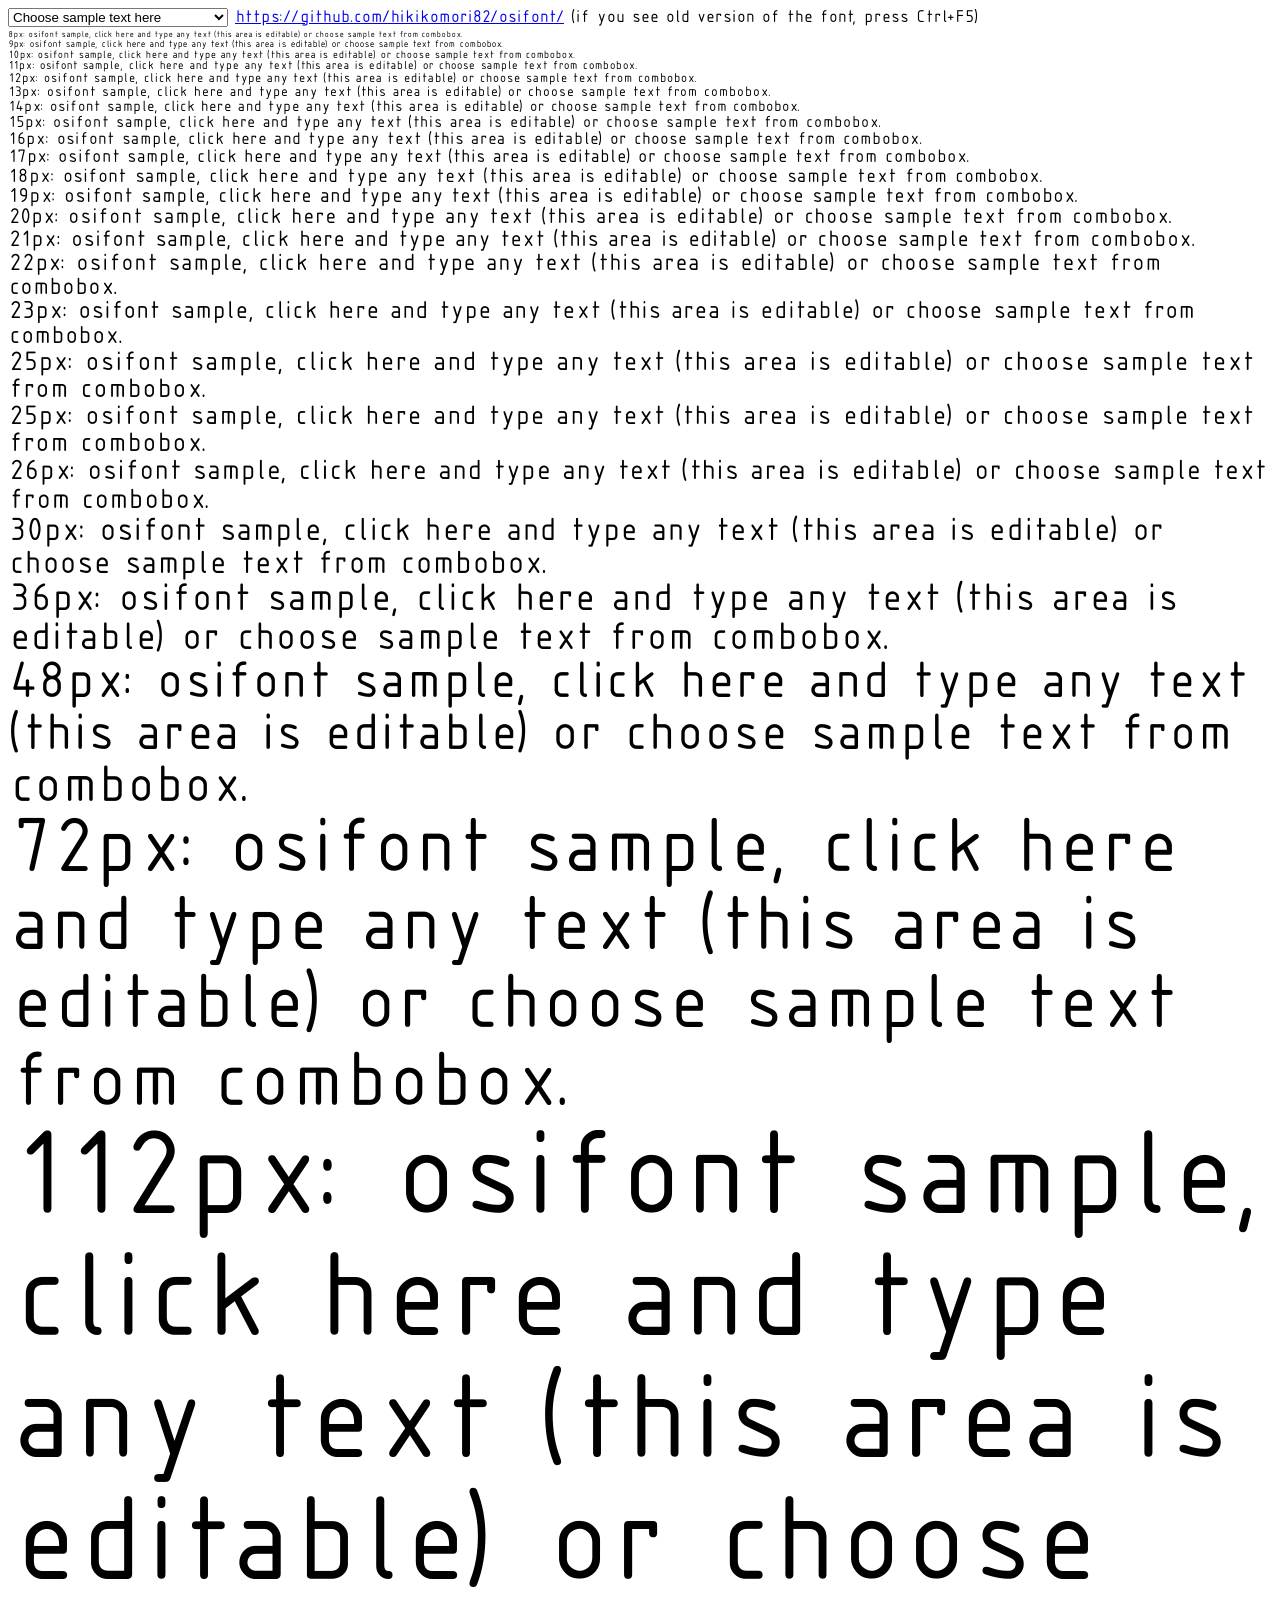
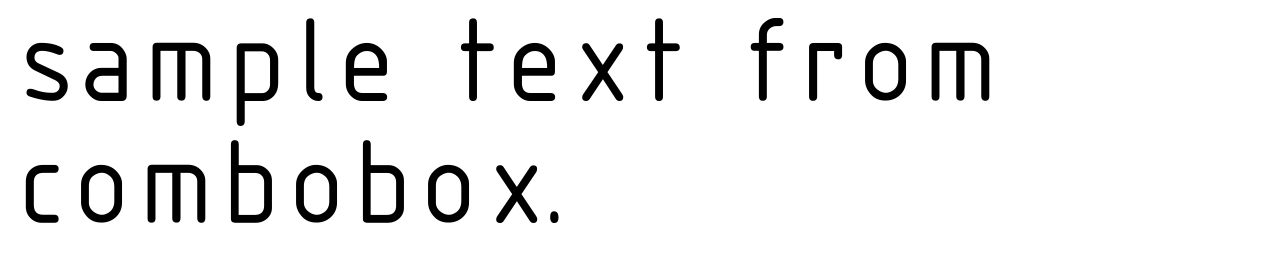
==== commit 4e5e65ed: "Updated osifont demo" ====
--- a/index.html
+++ b/index.html
@@ -5,7 +5,7 @@
     <style>  
       @font-face {  
         font-family: osifont;
-        src: url('osifont.ttf') format('truetype');  
+        src: url('osifont.ttf?cache=3') format('truetype');  
       }
       body {
         font-family: osifont, comic-sans;
@@ -124,6 +124,8 @@
         </select>
         <a href="https://github.com/hikikomori82/osifont">https://github.com/hikikomori82/osifont/</a> (if you see old version of the font, press Ctrl+F5)
     </nav>
+    
+    <!-- div id="pairs" style="font-size: 64px">PA P.A P.B P.C P.D P.E P.F P.G P.H P.I P.J P.K P.L P.M P.N P.O P.P P.Q P.R P.S P.T P.U P.V P.W P.X P.Y P.Z</div -->
 
     <div id="preview" spellcheck="false" style="width: 100%; height: 100%; border: 0px solid red; float: left; margin-top: 4px;">
     </div>
